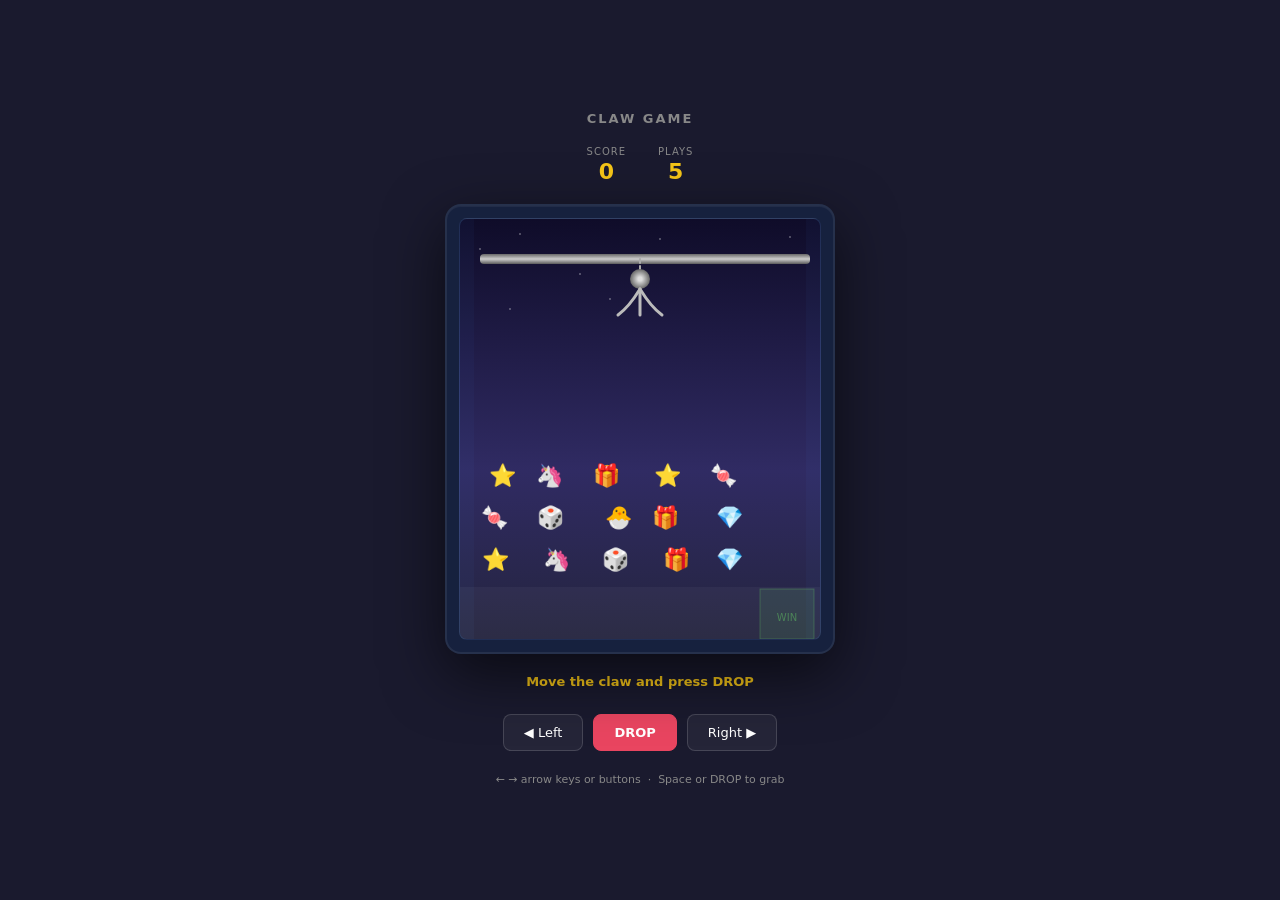
==== demos/claw-game.html @ 25f92580 "Move claw game from demo/ to demos/ Co-Authored-By: Claude Sonnet 4.6 <noreply@anthropic.com>" ====
<!DOCTYPE html>
<html lang="en">
<head>
<meta charset="UTF-8">
<meta name="viewport" content="width=device-width, initial-scale=1.0">
<title>Claw Game</title>
<style>
*, *::before, *::after { box-sizing: border-box; margin: 0; padding: 0; }
:root {
  --bg: #1a1a2e;
  --cabinet: #16213e;
  --glass: rgba(100,180,255,0.08);
  --glass-border: rgba(100,180,255,0.2);
  --accent: #e94560;
  --yellow: #f5c518;
  --text: #eee;
  --muted: #888;
}
body {
  font-family: 'DM Sans', system-ui, sans-serif;
  background: var(--bg);
  color: var(--text);
  min-height: 100vh;
  display: flex;
  flex-direction: column;
  align-items: center;
  justify-content: center;
  gap: 20px;
  padding: 20px;
}
h1 { font-size: 13px; color: var(--muted); letter-spacing: 2px; text-transform: uppercase; }

.hud {
  display: flex;
  gap: 32px;
  align-items: center;
}
.hud-item { text-align: center; }
.hud-label { font-size: 10px; color: var(--muted); text-transform: uppercase; letter-spacing: 1px; margin-bottom: 2px; }
.hud-value { font-size: 22px; font-weight: 700; color: var(--yellow); font-variant-numeric: tabular-nums; }

.cabinet {
  background: var(--cabinet);
  border-radius: 16px;
  border: 2px solid rgba(255,255,255,0.07);
  box-shadow: 0 20px 60px rgba(0,0,0,0.6), inset 0 1px 0 rgba(255,255,255,0.05);
  padding: 12px;
  position: relative;
}

canvas {
  display: block;
  border-radius: 8px;
  border: 1.5px solid var(--glass-border);
  background: linear-gradient(180deg, #0f0c29 0%, #302b63 60%, #24243e 100%);
  image-rendering: pixelated;
}

.controls {
  display: flex;
  gap: 10px;
  align-items: center;
}
.btn {
  padding: 10px 20px;
  border: 1.5px solid rgba(255,255,255,0.15);
  border-radius: 8px;
  background: rgba(255,255,255,0.05);
  color: #fff;
  font-size: 13px;
  font-family: inherit;
  cursor: pointer;
  transition: all .15s;
  user-select: none;
  -webkit-user-select: none;
}
.btn:hover { background: rgba(255,255,255,0.1); border-color: rgba(255,255,255,0.3); }
.btn:active { transform: scale(0.97); }
.btn.primary { background: var(--accent); border-color: var(--accent); font-weight: 600; }
.btn.primary:hover { filter: brightness(1.1); }
.btn:disabled { opacity: 0.4; cursor: not-allowed; }

.hint {
  font-size: 11px;
  color: var(--muted);
  text-align: center;
  line-height: 1.6;
}
.msg {
  font-size: 13px;
  font-weight: 600;
  min-height: 20px;
  color: var(--yellow);
  text-align: center;
}
</style>
</head>
<body>

<h1>Claw Game</h1>

<div class="hud">
  <div class="hud-item">
    <div class="hud-label">Score</div>
    <div class="hud-value" id="score">0</div>
  </div>
  <div class="hud-item">
    <div class="hud-label">Plays</div>
    <div class="hud-value" id="plays">5</div>
  </div>
</div>

<div class="cabinet">
  <canvas id="c" width="360" height="420"></canvas>
</div>

<div class="msg" id="msg">Move the claw and press DROP</div>

<div class="controls">
  <button class="btn" id="btnLeft" onclick="moveLeft()">◀ Left</button>
  <button class="btn primary" id="btnDrop" onclick="drop()">DROP</button>
  <button class="btn" id="btnRight" onclick="moveRight()">Right ▶</button>
</div>

<div class="hint">← → arrow keys or buttons &nbsp;·&nbsp; Space or DROP to grab</div>

<script>
const canvas = document.getElementById('c');
const ctx = canvas.getContext('2d');
const W = canvas.width, H = canvas.height;

// ── Layout constants ──────────────────────────────────────────────
const RAIL_Y = 40;          // top rail y
const CHUTE_X = W - 28;     // prize chute x
const BIN_X = W - 60, BIN_Y = H - 50, BIN_W = 54, BIN_H = 50;
const FLOOR_Y = H - 60;     // prize pile floor
const CLAW_MIN_X = 30, CLAW_MAX_X = W - 80;
const ROPE_RETRACT_Y = RAIL_Y + 20;

// ── State ─────────────────────────────────────────────────────────
let score = 0, plays = 5;
let clawX = W / 2;
let ropeY = ROPE_RETRACT_Y;   // bottom of rope = top of claw body
let clawOpen = true;
let held = null;              // prize being held
let phase = 'idle';           // idle | dropping | grabbing | retracting | delivering | done
let phaseTimer = 0;

let prizes = [];
const PRIZE_EMOJIS = ['🧸','🎀','🌸','⭐','🍬','🎲','🦄','🐣','💎','🎁'];

function initPrizes() {
  prizes = [];
  const cols = 5, rows = 3;
  for (let r = 0; r < rows; r++) {
    for (let c = 0; c < cols; c++) {
      prizes.push({
        x: 30 + c * 58 + Math.random() * 14,
        y: FLOOR_Y - r * 42 - 18,
        emoji: PRIZE_EMOJIS[Math.floor(Math.random() * PRIZE_EMOJIS.length)],
        grabbed: false,
        delivered: false,
      });
    }
  }
}

// ── Controls ──────────────────────────────────────────────────────
function canControl() { return phase === 'idle'; }
function moveLeft()  { if (canControl()) clawX = Math.max(CLAW_MIN_X, clawX - 20); }
function moveRight() { if (canControl()) clawX = Math.min(CLAW_MAX_X, clawX + 20); }

function drop() {
  if (!canControl() || plays <= 0) return;
  plays--;
  document.getElementById('plays').textContent = plays;
  setMsg('');
  phase = 'dropping';
  clawOpen = true;
}

document.addEventListener('keydown', e => {
  if (e.key === 'ArrowLeft')  { e.preventDefault(); moveLeft(); }
  if (e.key === 'ArrowRight') { e.preventDefault(); moveRight(); }
  if (e.key === ' ' || e.key === 'ArrowDown') { e.preventDefault(); drop(); }
});

// ── Helpers ───────────────────────────────────────────────────────
function setMsg(t) { document.getElementById('msg').textContent = t; }
function updateUI() {
  document.getElementById('score').textContent = score;
  const busy = phase !== 'idle';
  document.getElementById('btnLeft').disabled  = busy;
  document.getElementById('btnRight').disabled = busy;
  document.getElementById('btnDrop').disabled  = busy || plays <= 0;
}

function nearestPrize() {
  let best = null, bestD = 40;
  for (const p of prizes) {
    if (p.grabbed || p.delivered) continue;
    const d = Math.hypot(p.x - clawX, p.y - (ropeY + 28));
    if (d < bestD) { best = p; bestD = d; }
  }
  return best;
}

// ── Draw helpers ──────────────────────────────────────────────────
function drawBackground() {
  // stars
  ctx.fillStyle = 'rgba(255,255,255,0.35)';
  [[20,30],[60,15],[120,55],[200,20],[280,40],[330,18],[50,90],[150,80]].forEach(([x,y])=>{
    ctx.beginPath(); ctx.arc(x,y,1,0,Math.PI*2); ctx.fill();
  });

  // glass side panels
  ctx.fillStyle = 'rgba(80,160,255,0.04)';
  ctx.fillRect(0, 0, 14, H);
  ctx.fillRect(W-14, 0, 14, H);

  // floor
  ctx.fillStyle = 'rgba(255,255,255,0.04)';
  ctx.fillRect(0, FLOOR_Y + 8, W, H - FLOOR_Y - 8);

  // chute opening
  ctx.fillStyle = 'rgba(100,200,100,0.12)';
  ctx.fillRect(BIN_X, BIN_Y, BIN_W, BIN_H);
  ctx.strokeStyle = 'rgba(100,200,100,0.3)';
  ctx.lineWidth = 1;
  ctx.strokeRect(BIN_X, BIN_Y, BIN_W, BIN_H);
  ctx.fillStyle = 'rgba(100,200,100,0.5)';
  ctx.font = '10px system-ui';
  ctx.textAlign = 'center';
  ctx.fillText('WIN', BIN_X + BIN_W/2, BIN_Y + BIN_H/2 + 4);
}

function drawRail() {
  // top rail
  const grad = ctx.createLinearGradient(0, RAIL_Y - 6, 0, RAIL_Y + 6);
  grad.addColorStop(0, '#555');
  grad.addColorStop(0.5, '#ccc');
  grad.addColorStop(1, '#444');
  ctx.fillStyle = grad;
  ctx.beginPath();
  ctx.roundRect(CLAW_MIN_X - 10, RAIL_Y - 5, CLAW_MAX_X - CLAW_MIN_X + 80, 10, 4);
  ctx.fill();
}

function drawClaw() {
  const cx = clawX;
  const ty = ropeY;          // top of claw body
  const bodyH = 22;
  const ropeSeg = ty - RAIL_Y;

  // rope
  ctx.strokeStyle = '#aaa';
  ctx.lineWidth = 2;
  ctx.setLineDash([4,3]);
  ctx.beginPath(); ctx.moveTo(cx, RAIL_Y); ctx.lineTo(cx, ty); ctx.stroke();
  ctx.setLineDash([]);

  // claw head
  const headY = ty;
  const headR = 10;
  const grad = ctx.createRadialGradient(cx, headY, 2, cx, headY, headR);
  grad.addColorStop(0, '#ddd'); grad.addColorStop(1, '#666');
  ctx.fillStyle = grad;
  ctx.beginPath(); ctx.arc(cx, headY, headR, 0, Math.PI*2); ctx.fill();

  // three prongs
  const spread = clawOpen ? 22 : 8;
  const prongy = headY + headR;
  const prongs = [-spread, 0, spread];
  prongs.forEach(dx => {
    ctx.strokeStyle = '#bbb';
    ctx.lineWidth = 3;
    ctx.lineCap = 'round';
    ctx.beginPath();
    ctx.moveTo(cx, prongy);
    ctx.quadraticCurveTo(cx + dx * 0.5, prongy + 18, cx + dx, prongy + 26);
    ctx.stroke();
  });

  // if holding something
  if (held) {
    ctx.font = '20px serif';
    ctx.textAlign = 'center';
    ctx.textBaseline = 'middle';
    ctx.fillText(held.emoji, cx, prongy + 38);
  }
}

function drawPrizes() {
  ctx.font = '22px serif';
  ctx.textAlign = 'center';
  ctx.textBaseline = 'middle';
  for (const p of prizes) {
    if (p.grabbed || p.delivered) continue;
    ctx.fillText(p.emoji, p.x, p.y);
  }
}

// ── Game loop ─────────────────────────────────────────────────────
const SPEED_DROP = 3, SPEED_RETRACT = 4;
const DROP_MAX = FLOOR_Y - 30;

function tick() {
  switch (phase) {
    case 'dropping':
      ropeY += SPEED_DROP;
      if (ropeY >= DROP_MAX) {
        phase = 'grabbing';
        phaseTimer = 18;
      } else {
        const p = nearestPrize();
        if (p) { phase = 'grabbing'; phaseTimer = 18; }
      }
      break;

    case 'grabbing':
      clawOpen = phaseTimer > 9;
      phaseTimer--;
      if (phaseTimer <= 0) {
        held = nearestPrize();
        if (held) held.grabbed = true;
        phase = 'retracting';
      }
      break;

    case 'retracting':
      ropeY -= SPEED_RETRACT;
      if (held) { held.x = clawX; held.y = ropeY + 56; }
      if (ropeY <= ROPE_RETRACT_Y) {
        ropeY = ROPE_RETRACT_Y;
        phase = held ? 'delivering' : 'idle';
        if (!held) {
          setMsg(plays > 0 ? 'Missed! Try again.' : 'Game over — refresh to play again!');
          if (plays === 0) phase = 'done';
        }
      }
      break;

    case 'delivering':
      // slide claw right to chute
      if (clawX < CHUTE_X - 10) {
        clawX += 4;
        if (held) held.x = clawX;
      } else {
        // drop into bin
        if (held) {
          held.delivered = true;
          held.grabbed = false;
          held = null;
          score += 10;
          setMsg('Nice catch! +10');
        }
        clawOpen = true;
        phase = plays > 0 ? 'idle' : 'done';
        if (phase === 'done') setMsg('Game over! Final score: ' + score);
      }
      break;

    case 'done':
      break;
  }
}

function render() {
  ctx.clearRect(0, 0, W, H);
  drawBackground();
  drawRail();
  drawPrizes();
  drawClaw();
  updateUI();
}

function loop() {
  tick();
  render();
  requestAnimationFrame(loop);
}

// ── Init ──────────────────────────────────────────────────────────
initPrizes();
loop();
</script>
</body>
</html>
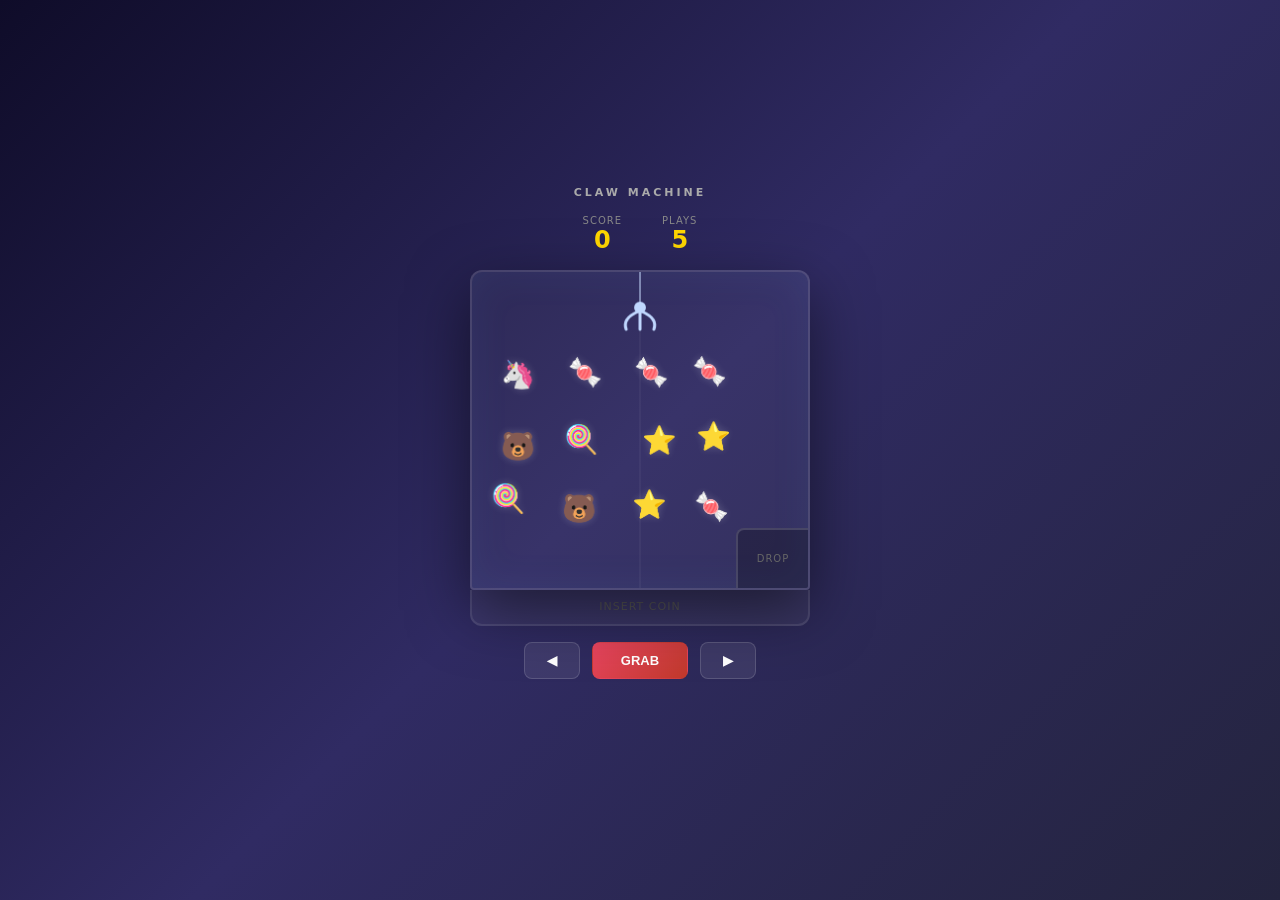
==== commit e738b587: "up" ====
--- a/demos/claw-game.html
+++ b/demos/claw-game.html
@@ -5,383 +5,417 @@
 <meta name="viewport" content="width=device-width, initial-scale=1.0">
 <title>Claw Game</title>
 <style>
-*, *::before, *::after { box-sizing: border-box; margin: 0; padding: 0; }
-:root {
-  --bg: #1a1a2e;
-  --cabinet: #16213e;
-  --glass: rgba(100,180,255,0.08);
-  --glass-border: rgba(100,180,255,0.2);
-  --accent: #e94560;
-  --yellow: #f5c518;
-  --text: #eee;
-  --muted: #888;
-}
+* { box-sizing: border-box; margin: 0; padding: 0; }
+
 body {
-  font-family: 'DM Sans', system-ui, sans-serif;
-  background: var(--bg);
-  color: var(--text);
+  background: #0f0c29;
+  background: linear-gradient(135deg, #0f0c29, #302b63, #24243e);
   min-height: 100vh;
   display: flex;
   flex-direction: column;
   align-items: center;
   justify-content: center;
-  gap: 20px;
-  padding: 20px;
-}
-h1 { font-size: 13px; color: var(--muted); letter-spacing: 2px; text-transform: uppercase; }
+  font-family: system-ui, sans-serif;
+  color: #fff;
+  gap: 16px;
+}
+
+h1 {
+  font-size: 11px;
+  letter-spacing: 3px;
+  text-transform: uppercase;
+  color: #aaa;
+}
 
 .hud {
   display: flex;
-  gap: 32px;
+  gap: 40px;
+}
+.hud-block { text-align: center; }
+.hud-label { font-size: 10px; color: #888; letter-spacing: 1px; text-transform: uppercase; }
+.hud-val { font-size: 24px; font-weight: 700; color: #ffd700; font-variant-numeric: tabular-nums; }
+
+.machine {
+  position: relative;
+  width: 340px;
+}
+
+/* Glass box */
+.glass {
+  background: rgba(255,255,255,0.04);
+  border: 2px solid rgba(255,255,255,0.12);
+  border-radius: 12px 12px 4px 4px;
+  height: 320px;
+  position: relative;
+  overflow: hidden;
+  box-shadow: 0 0 40px rgba(100,180,255,0.08) inset, 0 20px 60px rgba(0,0,0,0.5);
+}
+
+/* Vertical guide rail */
+.glass::before {
+  content: '';
+  position: absolute;
+  top: 0; left: 50%;
+  transform: translateX(-50%);
+  width: 2px;
+  height: 100%;
+  background: rgba(255,255,255,0.04);
+}
+
+/* Drop chute at bottom-right */
+.chute {
+  position: absolute;
+  bottom: 0; right: 0;
+  width: 72px;
+  height: 60px;
+  border-left: 2px solid rgba(255,255,255,0.15);
+  border-top: 2px solid rgba(255,255,255,0.15);
+  border-radius: 8px 0 0 0;
+  background: rgba(0,0,0,0.25);
+  display: flex;
   align-items: center;
-}
-.hud-item { text-align: center; }
-.hud-label { font-size: 10px; color: var(--muted); text-transform: uppercase; letter-spacing: 1px; margin-bottom: 2px; }
-.hud-value { font-size: 22px; font-weight: 700; color: var(--yellow); font-variant-numeric: tabular-nums; }
-
-.cabinet {
-  background: var(--cabinet);
-  border-radius: 16px;
-  border: 2px solid rgba(255,255,255,0.07);
-  box-shadow: 0 20px 60px rgba(0,0,0,0.6), inset 0 1px 0 rgba(255,255,255,0.05);
-  padding: 12px;
-  position: relative;
-}
-
-canvas {
-  display: block;
-  border-radius: 8px;
-  border: 1.5px solid var(--glass-border);
-  background: linear-gradient(180deg, #0f0c29 0%, #302b63 60%, #24243e 100%);
-  image-rendering: pixelated;
-}
+  justify-content: center;
+  font-size: 10px;
+  color: #666;
+  letter-spacing: 1px;
+}
+
+/* Base */
+.base {
+  background: rgba(255,255,255,0.06);
+  border: 2px solid rgba(255,255,255,0.1);
+  border-top: none;
+  border-radius: 0 0 12px 12px;
+  height: 36px;
+  display: flex;
+  align-items: center;
+  justify-content: center;
+  gap: 12px;
+}
+
+canvas { position: absolute; top: 0; left: 0; width: 100%; height: 100%; }
 
 .controls {
   display: flex;
-  gap: 10px;
+  gap: 12px;
   align-items: center;
 }
-.btn {
-  padding: 10px 20px;
-  border: 1.5px solid rgba(255,255,255,0.15);
-  border-radius: 8px;
-  background: rgba(255,255,255,0.05);
+
+button {
+  background: rgba(255,255,255,0.08);
+  border: 1px solid rgba(255,255,255,0.15);
   color: #fff;
   font-size: 13px;
-  font-family: inherit;
+  font-weight: 600;
+  padding: 10px 22px;
+  border-radius: 8px;
   cursor: pointer;
-  transition: all .15s;
+  transition: background 0.15s, transform 0.1s;
   user-select: none;
-  -webkit-user-select: none;
-}
-.btn:hover { background: rgba(255,255,255,0.1); border-color: rgba(255,255,255,0.3); }
-.btn:active { transform: scale(0.97); }
-.btn.primary { background: var(--accent); border-color: var(--accent); font-weight: 600; }
-.btn.primary:hover { filter: brightness(1.1); }
-.btn:disabled { opacity: 0.4; cursor: not-allowed; }
-
-.hint {
-  font-size: 11px;
-  color: var(--muted);
-  text-align: center;
-  line-height: 1.6;
-}
+}
+button:hover { background: rgba(255,255,255,0.14); }
+button:active { transform: scale(0.96); }
+
+#dropBtn {
+  background: linear-gradient(135deg, #e94560, #c0392b);
+  border-color: transparent;
+  padding: 10px 28px;
+}
+#dropBtn:hover { filter: brightness(1.1); }
+#dropBtn:disabled { opacity: 0.4; cursor: default; transform: none; filter: none; }
+
 .msg {
   font-size: 13px;
-  font-weight: 600;
-  min-height: 20px;
-  color: var(--yellow);
+  color: #ffd700;
+  height: 20px;
   text-align: center;
+  letter-spacing: 0.5px;
 }
 </style>
 </head>
 <body>
 
-<h1>Claw Game</h1>
+<h1>Claw Machine</h1>
 
 <div class="hud">
-  <div class="hud-item">
+  <div class="hud-block">
     <div class="hud-label">Score</div>
-    <div class="hud-value" id="score">0</div>
+    <div class="hud-val" id="scoreVal">0</div>
   </div>
-  <div class="hud-item">
+  <div class="hud-block">
     <div class="hud-label">Plays</div>
-    <div class="hud-value" id="plays">5</div>
+    <div class="hud-val" id="playsVal">5</div>
   </div>
 </div>
 
-<div class="cabinet">
-  <canvas id="c" width="360" height="420"></canvas>
+<div class="machine">
+  <div class="glass">
+    <canvas id="c" width="340" height="320"></canvas>
+    <div class="chute">DROP</div>
+  </div>
+  <div class="base">
+    <span style="font-size:11px;color:#555;letter-spacing:1px;">INSERT COIN</span>
+  </div>
 </div>
 
-<div class="msg" id="msg">Move the claw and press DROP</div>
-
 <div class="controls">
-  <button class="btn" id="btnLeft" onclick="moveLeft()">◀ Left</button>
-  <button class="btn primary" id="btnDrop" onclick="drop()">DROP</button>
-  <button class="btn" id="btnRight" onclick="moveRight()">Right ▶</button>
+  <button id="leftBtn">◀</button>
+  <button id="dropBtn">GRAB</button>
+  <button id="rightBtn">▶</button>
 </div>
 
-<div class="hint">← → arrow keys or buttons &nbsp;·&nbsp; Space or DROP to grab</div>
+<div class="msg" id="msg"></div>
 
 <script>
 const canvas = document.getElementById('c');
 const ctx = canvas.getContext('2d');
-const W = canvas.width, H = canvas.height;
-
-// ── Layout constants ──────────────────────────────────────────────
-const RAIL_Y = 40;          // top rail y
-const CHUTE_X = W - 28;     // prize chute x
-const BIN_X = W - 60, BIN_Y = H - 50, BIN_W = 54, BIN_H = 50;
-const FLOOR_Y = H - 60;     // prize pile floor
-const CLAW_MIN_X = 30, CLAW_MAX_X = W - 80;
-const ROPE_RETRACT_Y = RAIL_Y + 20;
-
-// ── State ─────────────────────────────────────────────────────────
+const W = 340, H = 320;
+const CHUTE_X = W - 72; // x where chute starts
+
+// ── State ─────────────────────────────────────────────────────────────────────
 let score = 0, plays = 5;
+let phase = 'idle'; // idle | moving | dropping | rising | done
 let clawX = W / 2;
-let ropeY = ROPE_RETRACT_Y;   // bottom of rope = top of claw body
+let clawY = 36; // top resting position
 let clawOpen = true;
-let held = null;              // prize being held
-let phase = 'idle';           // idle | dropping | grabbing | retracting | delivering | done
-let phaseTimer = 0;
-
-let prizes = [];
-const PRIZE_EMOJIS = ['🧸','🎀','🌸','⭐','🍬','🎲','🦄','🐣','💎','🎁'];
+let grabbed = null;
+let msg = '';
+
+const CLAW_SPEED = 3;
+const DROP_SPEED = 4;
+const RISE_SPEED = 5;
+const CLAW_REST_Y = 36;
+const CLAW_MAX_Y = H - 80;
+
+// Prizes: {x, y, color, emoji, points, grabbed}
+const PRIZES = [];
+const EMOJIS = ['🧸', '⭐', '🍬', '🎀', '🐻', '💎', '🦄', '🍭'];
+const POINTS = [10, 20, 10, 15, 25, 50, 30, 15];
 
 function initPrizes() {
-  prizes = [];
-  const cols = 5, rows = 3;
+  PRIZES.length = 0;
+  const cols = 4, rows = 3;
   for (let r = 0; r < rows; r++) {
     for (let c = 0; c < cols; c++) {
-      prizes.push({
-        x: 30 + c * 58 + Math.random() * 14,
-        y: FLOOR_Y - r * 42 - 18,
-        emoji: PRIZE_EMOJIS[Math.floor(Math.random() * PRIZE_EMOJIS.length)],
-        grabbed: false,
-        delivered: false,
+      const idx = Math.floor(Math.random() * EMOJIS.length);
+      PRIZES.push({
+        x: 40 + c * 70 + Math.random() * 20 - 10,
+        y: H - 90 - r * 65 + Math.random() * 15,
+        emoji: EMOJIS[idx],
+        points: POINTS[idx],
+        fallen: false,
       });
     }
   }
 }
 
-// ── Controls ──────────────────────────────────────────────────────
-function canControl() { return phase === 'idle'; }
-function moveLeft()  { if (canControl()) clawX = Math.max(CLAW_MIN_X, clawX - 20); }
-function moveRight() { if (canControl()) clawX = Math.min(CLAW_MAX_X, clawX + 20); }
+initPrizes();
+
+// ── Key / button handling ──────────────────────────────────────────────────────
+const keys = { left: false, right: false };
+
+document.getElementById('leftBtn').addEventListener('mousedown', () => keys.left = true);
+document.getElementById('rightBtn').addEventListener('mousedown', () => keys.right = true);
+['mouseup','mouseleave'].forEach(e => {
+  document.getElementById('leftBtn').addEventListener(e, () => keys.left = false);
+  document.getElementById('rightBtn').addEventListener(e, () => keys.right = false);
+});
+
+// Touch support
+document.getElementById('leftBtn').addEventListener('touchstart', e => { e.preventDefault(); keys.left = true; }, {passive:false});
+document.getElementById('rightBtn').addEventListener('touchstart', e => { e.preventDefault(); keys.right = true; }, {passive:false});
+document.getElementById('leftBtn').addEventListener('touchend', () => keys.left = false);
+document.getElementById('rightBtn').addEventListener('touchend', () => keys.right = false);
+
+document.addEventListener('keydown', e => {
+  if (e.key === 'ArrowLeft')  keys.left  = true;
+  if (e.key === 'ArrowRight') keys.right = true;
+  if ((e.key === ' ' || e.key === 'ArrowDown') && phase === 'idle') drop();
+});
+document.addEventListener('keyup', e => {
+  if (e.key === 'ArrowLeft')  keys.left  = false;
+  if (e.key === 'ArrowRight') keys.right = false;
+});
+
+document.getElementById('dropBtn').addEventListener('click', drop);
 
 function drop() {
-  if (!canControl() || plays <= 0) return;
+  if (phase !== 'idle' || plays <= 0) return;
   plays--;
-  document.getElementById('plays').textContent = plays;
-  setMsg('');
+  updateHUD();
   phase = 'dropping';
   clawOpen = true;
-}
-
-document.addEventListener('keydown', e => {
-  if (e.key === 'ArrowLeft')  { e.preventDefault(); moveLeft(); }
-  if (e.key === 'ArrowRight') { e.preventDefault(); moveRight(); }
-  if (e.key === ' ' || e.key === 'ArrowDown') { e.preventDefault(); drop(); }
-});
-
-// ── Helpers ───────────────────────────────────────────────────────
-function setMsg(t) { document.getElementById('msg').textContent = t; }
-function updateUI() {
-  document.getElementById('score').textContent = score;
-  const busy = phase !== 'idle';
-  document.getElementById('btnLeft').disabled  = busy;
-  document.getElementById('btnRight').disabled = busy;
-  document.getElementById('btnDrop').disabled  = busy || plays <= 0;
-}
-
-function nearestPrize() {
-  let best = null, bestD = 40;
-  for (const p of prizes) {
-    if (p.grabbed || p.delivered) continue;
-    const d = Math.hypot(p.x - clawX, p.y - (ropeY + 28));
-    if (d < bestD) { best = p; bestD = d; }
-  }
-  return best;
-}
-
-// ── Draw helpers ──────────────────────────────────────────────────
-function drawBackground() {
-  // stars
-  ctx.fillStyle = 'rgba(255,255,255,0.35)';
-  [[20,30],[60,15],[120,55],[200,20],[280,40],[330,18],[50,90],[150,80]].forEach(([x,y])=>{
-    ctx.beginPath(); ctx.arc(x,y,1,0,Math.PI*2); ctx.fill();
-  });
-
-  // glass side panels
-  ctx.fillStyle = 'rgba(80,160,255,0.04)';
-  ctx.fillRect(0, 0, 14, H);
-  ctx.fillRect(W-14, 0, 14, H);
-
-  // floor
-  ctx.fillStyle = 'rgba(255,255,255,0.04)';
-  ctx.fillRect(0, FLOOR_Y + 8, W, H - FLOOR_Y - 8);
-
-  // chute opening
-  ctx.fillStyle = 'rgba(100,200,100,0.12)';
-  ctx.fillRect(BIN_X, BIN_Y, BIN_W, BIN_H);
-  ctx.strokeStyle = 'rgba(100,200,100,0.3)';
-  ctx.lineWidth = 1;
-  ctx.strokeRect(BIN_X, BIN_Y, BIN_W, BIN_H);
-  ctx.fillStyle = 'rgba(100,200,100,0.5)';
-  ctx.font = '10px system-ui';
-  ctx.textAlign = 'center';
-  ctx.fillText('WIN', BIN_X + BIN_W/2, BIN_Y + BIN_H/2 + 4);
-}
-
-function drawRail() {
-  // top rail
-  const grad = ctx.createLinearGradient(0, RAIL_Y - 6, 0, RAIL_Y + 6);
-  grad.addColorStop(0, '#555');
-  grad.addColorStop(0.5, '#ccc');
-  grad.addColorStop(1, '#444');
-  ctx.fillStyle = grad;
-  ctx.beginPath();
-  ctx.roundRect(CLAW_MIN_X - 10, RAIL_Y - 5, CLAW_MAX_X - CLAW_MIN_X + 80, 10, 4);
-  ctx.fill();
-}
-
-function drawClaw() {
-  const cx = clawX;
-  const ty = ropeY;          // top of claw body
-  const bodyH = 22;
-  const ropeSeg = ty - RAIL_Y;
-
-  // rope
-  ctx.strokeStyle = '#aaa';
-  ctx.lineWidth = 2;
-  ctx.setLineDash([4,3]);
-  ctx.beginPath(); ctx.moveTo(cx, RAIL_Y); ctx.lineTo(cx, ty); ctx.stroke();
-  ctx.setLineDash([]);
-
-  // claw head
-  const headY = ty;
-  const headR = 10;
-  const grad = ctx.createRadialGradient(cx, headY, 2, cx, headY, headR);
-  grad.addColorStop(0, '#ddd'); grad.addColorStop(1, '#666');
-  ctx.fillStyle = grad;
-  ctx.beginPath(); ctx.arc(cx, headY, headR, 0, Math.PI*2); ctx.fill();
-
-  // three prongs
-  const spread = clawOpen ? 22 : 8;
-  const prongy = headY + headR;
-  const prongs = [-spread, 0, spread];
-  prongs.forEach(dx => {
-    ctx.strokeStyle = '#bbb';
-    ctx.lineWidth = 3;
-    ctx.lineCap = 'round';
-    ctx.beginPath();
-    ctx.moveTo(cx, prongy);
-    ctx.quadraticCurveTo(cx + dx * 0.5, prongy + 18, cx + dx, prongy + 26);
-    ctx.stroke();
-  });
-
-  // if holding something
-  if (held) {
-    ctx.font = '20px serif';
+  grabbed = null;
+  setMsg('');
+}
+
+// ── Update ─────────────────────────────────────────────────────────────────────
+function update() {
+  if (phase === 'idle') {
+    if (keys.left)  clawX = Math.max(20, clawX - CLAW_SPEED);
+    if (keys.right) clawX = Math.min(W - 20, clawX + CLAW_SPEED);
+  }
+
+  if (phase === 'dropping') {
+    clawY += DROP_SPEED;
+    if (clawY >= CLAW_MAX_Y) {
+      clawY = CLAW_MAX_Y;
+      clawOpen = false;
+      tryGrab();
+      phase = 'rising';
+    }
+  }
+
+  if (phase === 'rising') {
+    clawY -= RISE_SPEED;
+    if (grabbed) grabbed.x = clawX, grabbed.y = clawY + 28;
+    if (clawY <= CLAW_REST_Y) {
+      clawY = CLAW_REST_Y;
+      phase = 'delivering';
+    }
+  }
+
+  if (phase === 'delivering') {
+    // move claw to chute
+    const target = CHUTE_X + 20;
+    const dx = target - clawX;
+    if (Math.abs(dx) > CLAW_SPEED) {
+      clawX += Math.sign(dx) * CLAW_SPEED;
+      if (grabbed) grabbed.x = clawX, grabbed.y = clawY + 28;
+    } else {
+      clawX = target;
+      if (grabbed) {
+        score += grabbed.points;
+        setMsg(`+${grabbed.points} pts! ${grabbed.emoji}`);
+        grabbed.fallen = true;
+        grabbed = null;
+      } else {
+        setMsg('So close! Try again.');
+      }
+      clawOpen = true;
+      phase = 'returning';
+    }
+  }
+
+  if (phase === 'returning') {
+    // return claw to center
+    const target = W / 2;
+    const dx = target - clawX;
+    if (Math.abs(dx) > CLAW_SPEED) {
+      clawX += Math.sign(dx) * CLAW_SPEED;
+    } else {
+      clawX = target;
+      phase = plays > 0 ? 'idle' : 'done';
+      if (phase === 'done') setMsg('Game over! Refresh to play again.');
+    }
+  }
+
+  updateHUD();
+}
+
+function tryGrab() {
+  // find closest prize within grab radius
+  let best = null, bestDist = 36;
+  for (const p of PRIZES) {
+    if (p.fallen) continue;
+    const dx = p.x - clawX, dy = p.y - clawY;
+    const d = Math.sqrt(dx*dx + dy*dy);
+    if (d < bestDist) { bestDist = d; best = p; }
+  }
+  // 70% success rate when close enough
+  if (best && Math.random() < 0.70) {
+    grabbed = best;
+  }
+}
+
+// ── Draw ───────────────────────────────────────────────────────────────────────
+function draw() {
+  ctx.clearRect(0, 0, W, H);
+
+  // Draw prizes
+  for (const p of PRIZES) {
+    if (p.fallen || p === grabbed) continue;
+    ctx.font = '28px serif';
     ctx.textAlign = 'center';
     ctx.textBaseline = 'middle';
-    ctx.fillText(held.emoji, cx, prongy + 38);
-  }
-}
-
-function drawPrizes() {
-  ctx.font = '22px serif';
-  ctx.textAlign = 'center';
-  ctx.textBaseline = 'middle';
-  for (const p of prizes) {
-    if (p.grabbed || p.delivered) continue;
+    ctx.shadowColor = 'rgba(255,255,255,0.2)';
+    ctx.shadowBlur = 8;
     ctx.fillText(p.emoji, p.x, p.y);
-  }
-}
-
-// ── Game loop ─────────────────────────────────────────────────────
-const SPEED_DROP = 3, SPEED_RETRACT = 4;
-const DROP_MAX = FLOOR_Y - 30;
-
-function tick() {
-  switch (phase) {
-    case 'dropping':
-      ropeY += SPEED_DROP;
-      if (ropeY >= DROP_MAX) {
-        phase = 'grabbing';
-        phaseTimer = 18;
-      } else {
-        const p = nearestPrize();
-        if (p) { phase = 'grabbing'; phaseTimer = 18; }
-      }
-      break;
-
-    case 'grabbing':
-      clawOpen = phaseTimer > 9;
-      phaseTimer--;
-      if (phaseTimer <= 0) {
-        held = nearestPrize();
-        if (held) held.grabbed = true;
-        phase = 'retracting';
-      }
-      break;
-
-    case 'retracting':
-      ropeY -= SPEED_RETRACT;
-      if (held) { held.x = clawX; held.y = ropeY + 56; }
-      if (ropeY <= ROPE_RETRACT_Y) {
-        ropeY = ROPE_RETRACT_Y;
-        phase = held ? 'delivering' : 'idle';
-        if (!held) {
-          setMsg(plays > 0 ? 'Missed! Try again.' : 'Game over — refresh to play again!');
-          if (plays === 0) phase = 'done';
-        }
-      }
-      break;
-
-    case 'delivering':
-      // slide claw right to chute
-      if (clawX < CHUTE_X - 10) {
-        clawX += 4;
-        if (held) held.x = clawX;
-      } else {
-        // drop into bin
-        if (held) {
-          held.delivered = true;
-          held.grabbed = false;
-          held = null;
-          score += 10;
-          setMsg('Nice catch! +10');
-        }
-        clawOpen = true;
-        phase = plays > 0 ? 'idle' : 'done';
-        if (phase === 'done') setMsg('Game over! Final score: ' + score);
-      }
-      break;
-
-    case 'done':
-      break;
-  }
-}
-
-function render() {
-  ctx.clearRect(0, 0, W, H);
-  drawBackground();
-  drawRail();
-  drawPrizes();
-  drawClaw();
-  updateUI();
-}
-
+    ctx.shadowBlur = 0;
+  }
+
+  // Draw grabbed prize (attached to claw)
+  if (grabbed) {
+    ctx.font = '28px serif';
+    ctx.textAlign = 'center';
+    ctx.textBaseline = 'middle';
+    ctx.fillText(grabbed.emoji, grabbed.x, grabbed.y);
+  }
+
+  // Claw wire
+  ctx.strokeStyle = 'rgba(200,220,255,0.5)';
+  ctx.lineWidth = 2;
+  ctx.beginPath();
+  ctx.moveTo(clawX, 0);
+  ctx.lineTo(clawX, clawY - 2);
+  ctx.stroke();
+
+  // Claw body
+  drawClaw(clawX, clawY, clawOpen);
+}
+
+function drawClaw(x, y, open) {
+  const spread = open ? 18 : 8;
+  const len = 22;
+  ctx.strokeStyle = '#c0d8ff';
+  ctx.lineWidth = 3;
+  ctx.lineCap = 'round';
+
+  // Center hub
+  ctx.beginPath();
+  ctx.arc(x, y, 6, 0, Math.PI * 2);
+  ctx.fillStyle = '#c0d8ff';
+  ctx.fill();
+
+  // Left arm
+  ctx.beginPath();
+  ctx.moveTo(x - 2, y + 4);
+  ctx.quadraticCurveTo(x - spread, y + len * 0.5, x - spread + 4, y + len);
+  ctx.stroke();
+
+  // Center arm
+  ctx.beginPath();
+  ctx.moveTo(x, y + 6);
+  ctx.lineTo(x, y + len);
+  ctx.stroke();
+
+  // Right arm
+  ctx.beginPath();
+  ctx.moveTo(x + 2, y + 4);
+  ctx.quadraticCurveTo(x + spread, y + len * 0.5, x + spread - 4, y + len);
+  ctx.stroke();
+}
+
+// ── HUD ────────────────────────────────────────────────────────────────────────
+function updateHUD() {
+  document.getElementById('scoreVal').textContent = score;
+  document.getElementById('playsVal').textContent = plays;
+  document.getElementById('dropBtn').disabled = phase !== 'idle' || plays <= 0;
+}
+
+function setMsg(text) {
+  msg = text;
+  document.getElementById('msg').textContent = text;
+}
+
+// ── Loop ───────────────────────────────────────────────────────────────────────
 function loop() {
-  tick();
-  render();
+  update();
+  draw();
   requestAnimationFrame(loop);
 }
 
-// ── Init ──────────────────────────────────────────────────────────
-initPrizes();
+updateHUD();
 loop();
 </script>
 </body>
